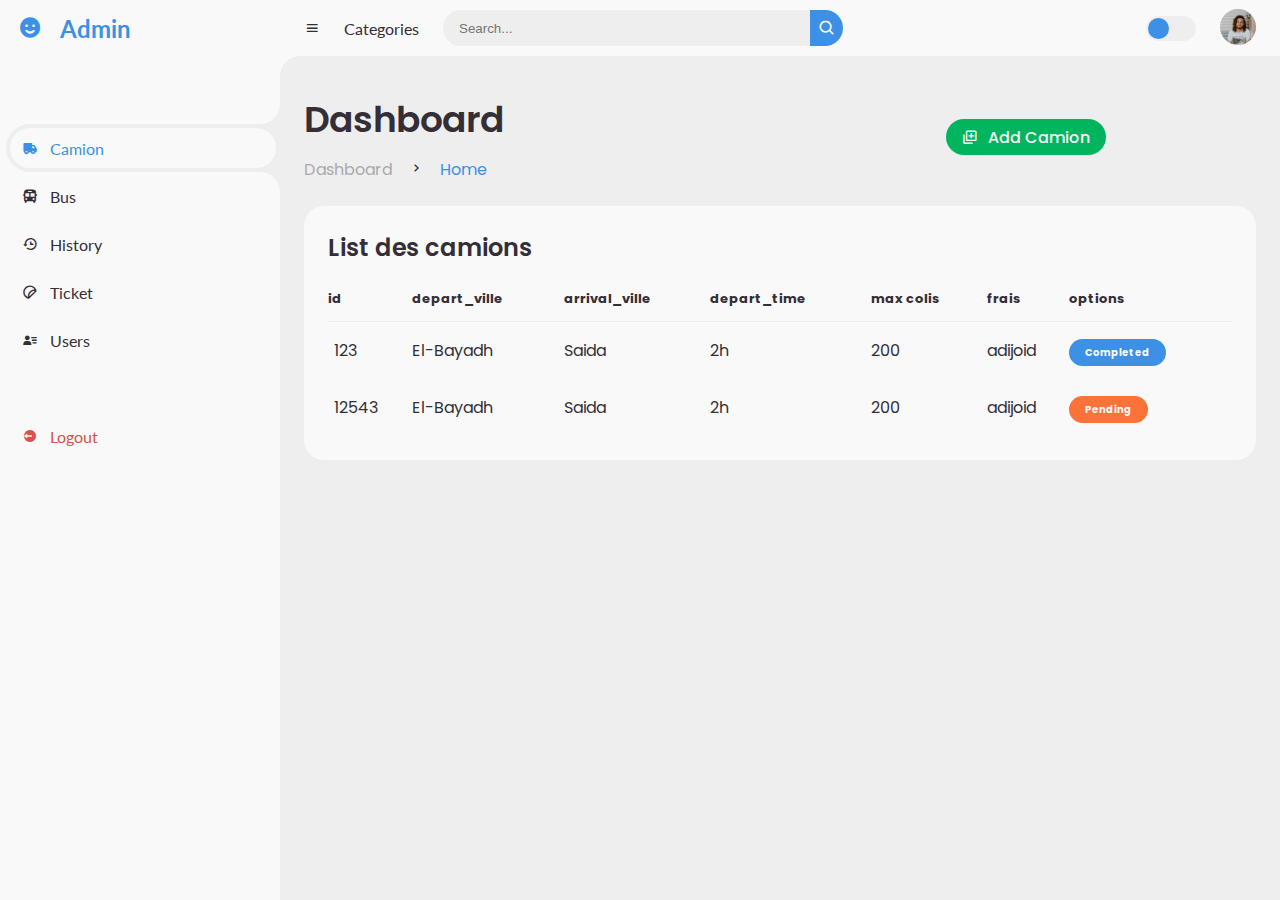
==== index.html @ 454e62de "first commit" ====
<!DOCTYPE html>
<html lang="en">
<head>
	<meta charset="UTF-8">
	<meta name="viewport" content="width=device-width, initial-scale=1.0">

	<!-- Boxicons -->
	<link href='https://unpkg.com/boxicons@2.0.9/css/boxicons.min.css' rel='stylesheet'>
	<!-- My CSS -->
	<link rel="stylesheet" href="style.css">

	<title>Admin</title>
</head>
<body>


	<!-- SIDEBAR -->
	<section id="sidebar">
		<a href="#" class="brand">
			<i class='bx bxs-smile'></i>
			<span class="text">Admin</span>
		</a>
		<ul class="side-menu top">
			<li class="active">
				<a href="index.html">
					<i class='bx bxs-truck'></i>
					<span class="text">Camion</span>
				</a>
			</li>
			<li>
				<a href="bus.html">
					<i class='bx bxs-bus' ></i>
					<span class="text">Bus</span>
				</a>
			</li>
			<li>
				<a href="historique.html">
					<i class='bx bx-history' ></i>
					<span class="text">History</span>
				</a>
			</li>
			<li>
				<a href="ticket.html">
					<i class='bx bx-sticker'></i>
					<span class="text">Ticket</span>
				</a>
			</li>
			<li>
				<a href="users.html">
					<i class='bx bxs-user-detail'></i>
					<span class="text">Users</span>
				</a>
			</li>
		</ul>
		<ul class="side-menu">
			
			<li>
				<a href="login.html" class="logout">
					<i class='bx bxs-log-out-circle' ></i>
					<span class="text">Logout</span>
				</a>
			</li>
		</ul>
	</section>
	<!-- SIDEBAR -->



	<!-- CONTENT -->
	<section id="content">
		<!-- NAVBAR -->
		<nav>
			<i class='bx bx-menu' ></i>
			<a href="#" class="nav-link">Categories</a>
			<form action="#">
				<div class="form-input">
					<input type="search" placeholder="Search...">
					<button type="submit" class="search-btn"><i class='bx bx-search' ></i></button>
				</div>
			</form>
			<input type="checkbox" id="switch-mode" hidden>
			<label for="switch-mode" class="switch-mode"></label>
			<a href="#" class="profile">
				<img src="img/people.png">
			</a>
		</nav>
		<!-- NAVBAR -->

		<!-- MAIN -->
		<main>
			<div class="head-title">
				<div class="left">
					<h1>Dashboard</h1>
					<ul class="breadcrumb">
						<li>
							<a href="#">Dashboard</a>
						</li>
						<li><i class='bx bx-chevron-right' ></i></li>
						<li>
							<a class="active" href="#">Home</a>
						</li>
					</ul>
				</div>
				<a href="addTruck.html" class="btn-download">
					<i class='bx bx-add-to-queue'></i>
					<span class="text">Add Camion</span>
				</a>
			</div>
				
			</div>

			<!-- <ul class="box-info">
				<li>
					<i class='bx bxs-calendar-check' ></i>
					<span class="text">
						<h3>1020</h3>
						<p>New Order</p>
					</span>
				</li>
				<li>
					<i class='bx bxs-group' ></i>
					<span class="text">
						<h3>2834</h3>
						<p>Visitors</p>
					</span>
				</li>
				<li>
					<i class='bx bxs-dollar-circle' ></i>
					<span class="text">
						<h3>$2543</h3>
						<p>Total Sales</p>
					</span>
				</li>
			</ul> -->


			<div class="table-data">
				<div class="order">
					<div class="head">
						<h3>List des camions</h3>
						<!-- <i class='bx bx-search' ></i>
						<i class='bx bx-filter' ></i> -->
					</div>
					<table>
						<thead>
							<tr>
								<th>id</th>
								<th>depart_ville</th>
								<th>arrival_ville</th>
								<th>depart_time</th>
								<th>max colis</th>
								<th>frais</th>
								<th>options</th>
							</tr>
						</thead>
						<tbody>
							<tr>
								<td>
									<p>123</p>
								</td>
								<td>El-Bayadh</td>
								<td>Saida</td>
								<td>2h</td>
								<td>200</td>
								<td>adijoid</td>
								<td><span class="status completed">Completed</span></td>
							</tr>
							<tr>
								<td>
									<p>12543</p>
								</td>
								<td>El-Bayadh</td>
								<td>Saida</td>
								<td>2h</td>
								<td>200</td>
								<td>adijoid</td>
								<td><span class="status pending">Pending</span></td>
							</tr>
							
							
						</tbody>
					</table>
				</div>
				<!-- <div class="todo">
					<div class="head">
						<h3>Todos</h3>
						<i class='bx bx-plus' ></i>
						<i class='bx bx-filter' ></i>
					</div>
					<ul class="todo-list">
						<li class="completed">
							<p>Todo List</p>
							<i class='bx bx-dots-vertical-rounded' ></i>
						</li>
						<li class="completed">
							<p>Todo List</p>
							<i class='bx bx-dots-vertical-rounded' ></i>
						</li>
						<li class="not-completed">
							<p>Todo List</p>
							<i class='bx bx-dots-vertical-rounded' ></i>
						</li>
						<li class="completed">
							<p>Todo List</p>
							<i class='bx bx-dots-vertical-rounded' ></i>
						</li>
						<li class="not-completed">
							<p>Todo List</p>
							<i class='bx bx-dots-vertical-rounded' ></i>
						</li>
					</ul>
				</div> -->
			</div>
		</main>
		<!-- MAIN -->
	</section>
	<!-- CONTENT -->
	

	<script src="script.js"></script>
</body>
</html>
---- style.css ----
@import url('https://fonts.googleapis.com/css2?family=Lato:wght@400;700&family=Poppins:wght@400;500;600;700&display=swap');

* {
	margin: 0;
	padding: 0;
	box-sizing: border-box;
}

a {
	text-decoration: none;
}

li {
	list-style: none;
}

:root {
	--poppins: 'Poppins', sans-serif;
	--lato: 'Lato', sans-serif;

	--light: #F9F9F9;
	--blue: #3C91E6;
	--light-blue: #CFE8FF;
	--grey: #eee;
	--dark-grey: #AAAAAA;
	--dark: #342E37;
	--red: #DB504A;
	--yellow: #FFCE26;
	--light-yellow: #FFF2C6;
	--orange: #FD7238;
	--light-orange: #FFE0D3;
}

html {
	overflow-x: hidden;
}

body.dark {
	--light: #0C0C1E;
	--grey: #060714;
	--dark: #FBFBFB;
}

body {
	background: var(--grey);
	overflow-x: hidden;
}





/* SIDEBAR */
#sidebar {
	position: fixed;
	top: 0;
	left: 0;
	width: 280px;
	height: 100%;
	background: var(--light);
	z-index: 2000;
	font-family: var(--lato);
	transition: .3s ease;
	overflow-x: hidden;
	scrollbar-width: none;
}
#sidebar::--webkit-scrollbar {
	display: none;
}
#sidebar.hide {
	width: 60px;
}
#sidebar .brand {
	font-size: 24px;
	font-weight: 700;
	height: 56px;
	display: flex;
	align-items: center;
	color: var(--blue);
	position: sticky;
	top: 0;
	left: 0;
	background: var(--light);
	z-index: 500;
	padding-bottom: 20px;
	box-sizing: content-box;
}
#sidebar .brand .bx {
	min-width: 60px;
	display: flex;
	justify-content: center;
}
#sidebar .side-menu {
	width: 100%;
	margin-top: 48px;
}
#sidebar .side-menu li {
	height: 48px;
	background: transparent;
	margin-left: 6px;
	border-radius: 48px 0 0 48px;
	padding: 4px;
}
#sidebar .side-menu li.active {
	background: var(--grey);
	position: relative;
}
#sidebar .side-menu li.active::before {
	content: '';
	position: absolute;
	width: 40px;
	height: 40px;
	border-radius: 50%;
	top: -40px;
	right: 0;
	box-shadow: 20px 20px 0 var(--grey);
	z-index: -1;
}
#sidebar .side-menu li.active::after {
	content: '';
	position: absolute;
	width: 40px;
	height: 40px;
	border-radius: 50%;
	bottom: -40px;
	right: 0;
	box-shadow: 20px -20px 0 var(--grey);
	z-index: -1;
}
#sidebar .side-menu li a {
	width: 100%;
	height: 100%;
	background: var(--light);
	display: flex;
	align-items: center;
	border-radius: 48px;
	font-size: 16px;
	color: var(--dark);
	white-space: nowrap;
	overflow-x: hidden;
}
#sidebar .side-menu.top li.active a {
	color: var(--blue);
}
#sidebar.hide .side-menu li a {
	width: calc(48px - (4px * 2));
	transition: width .3s ease;
}
#sidebar .side-menu li a.logout {
	color: var(--red);
}
#sidebar .side-menu.top li a:hover {
	color: var(--blue);
}
#sidebar .side-menu li a .bx {
	min-width: calc(60px  - ((4px + 6px) * 2));
	display: flex;
	justify-content: center;
}
/* SIDEBAR */





/* CONTENT */
#content {
	position: relative;
	width: calc(100% - 280px);
	left: 280px;
	transition: .3s ease;
}
#sidebar.hide ~ #content {
	width: calc(100% - 60px);
	left: 60px;
}




/* NAVBAR */
#content nav {
	height: 56px;
	background: var(--light);
	padding: 0 24px;
	display: flex;
	align-items: center;
	grid-gap: 24px;
	font-family: var(--lato);
	position: sticky;
	top: 0;
	left: 0;
	z-index: 1000;
}
#content nav::before {
	content: '';
	position: absolute;
	width: 40px;
	height: 40px;
	bottom: -40px;
	left: 0;
	border-radius: 50%;
	box-shadow: -20px -20px 0 var(--light);
}
#content nav a {
	color: var(--dark);
}
#content nav .bx.bx-menu {
	cursor: pointer;
	color: var(--dark);
}
#content nav .nav-link {
	font-size: 16px;
	transition: .3s ease;
}
#content nav .nav-link:hover {
	color: var(--blue);
}
#content nav form {
	max-width: 400px;
	width: 100%;
	margin-right: auto;
}
#content nav form .form-input {
	display: flex;
	align-items: center;
	height: 36px;
}
#content nav form .form-input input {
	flex-grow: 1;
	padding: 0 16px;
	height: 100%;
	border: none;
	background: var(--grey);
	border-radius: 36px 0 0 36px;
	outline: none;
	width: 100%;
	color: var(--dark);
}
#content nav form .form-input button {
	width: 36px;
	height: 100%;
	display: flex;
	justify-content: center;
	align-items: center;
	background: var(--blue);
	color: var(--light);
	font-size: 18px;
	border: none;
	outline: none;
	border-radius: 0 36px 36px 0;
	cursor: pointer;
}
#content nav .notification {
	font-size: 20px;
	position: relative;
}
#content nav .notification .num {
	position: absolute;
	top: -6px;
	right: -6px;
	width: 20px;
	height: 20px;
	border-radius: 50%;
	border: 2px solid var(--light);
	background: var(--red);
	color: var(--light);
	font-weight: 700;
	font-size: 12px;
	display: flex;
	justify-content: center;
	align-items: center;
}
#content nav .profile img {
	width: 36px;
	height: 36px;
	object-fit: cover;
	border-radius: 50%;
}
#content nav .switch-mode {
	display: block;
	min-width: 50px;
	height: 25px;
	border-radius: 25px;
	background: var(--grey);
	cursor: pointer;
	position: relative;
}
#content nav .switch-mode::before {
	content: '';
	position: absolute;
	top: 2px;
	left: 2px;
	bottom: 2px;
	width: calc(25px - 4px);
	background: var(--blue);
	border-radius: 50%;
	transition: all .3s ease;
}
#content nav #switch-mode:checked + .switch-mode::before {
	left: calc(100% - (25px - 4px) - 2px);
}
/* NAVBAR */





/* MAIN */
#content main {
	width: 100%;
	padding: 36px 24px;
	font-family: var(--poppins);
	max-height: calc(100vh - 56px);
	overflow-y: auto;
}
#content main .head-title {
	display: flex;
	align-items: center;
	justify-content: space-between;
	grid-gap: 16px;
	flex-wrap: wrap;
}
#content main .head-title .left h1 {
	font-size: 36px;
	font-weight: 600;
	margin-bottom: 10px;
	color: var(--dark);
}
#content main .head-title .left .breadcrumb {
	display: flex;
	align-items: center;
	grid-gap: 16px;
}
#content main .head-title .left .breadcrumb li {
	color: var(--dark);
}
#content main .head-title .left .breadcrumb li a {
	color: var(--dark-grey);
	pointer-events: none;
}
#content main .head-title .left .breadcrumb li a.active {
	color: var(--blue);
	pointer-events: unset;
}
#content main .head-title .btn-download {
	margin: 0 150px;
	height: 36px;
	padding: 0 16px;
	border-radius: 36px;
	background: #00B55E;
	color: var(--light);
	display: flex;
	justify-content: center;
	align-items: center;
	grid-gap: 10px;
	font-weight: 500;
}




#content main .box-info {
	display: grid;
	grid-template-columns: repeat(auto-fit, minmax(240px, 1fr));
	grid-gap: 24px;
	margin-top: 36px;
}
#content main .box-info li {
	padding: 24px;
	background: var(--light);
	border-radius: 20px;
	display: flex;
	align-items: center;
	grid-gap: 24px;
}
#content main .box-info li .bx {
	width: 80px;
	height: 80px;
	border-radius: 10px;
	font-size: 36px;
	display: flex;
	justify-content: center;
	align-items: center;
}
#content main .box-info li:nth-child(1) .bx {
	background: var(--light-blue);
	color: var(--blue);
}
#content main .box-info li:nth-child(2) .bx {
	background: var(--light-yellow);
	color: var(--yellow);
}
#content main .box-info li:nth-child(3) .bx {
	background: var(--light-orange);
	color: var(--orange);
}
#content main .box-info li .text h3 {
	font-size: 24px;
	font-weight: 600;
	color: var(--dark);
}
#content main .box-info li .text p {
	color: var(--dark);	
}





#content main .table-data {
	display: flex;
	flex-wrap: wrap;
	grid-gap: 24px;
	margin-top: 24px;
	width: 100%;
	color: var(--dark);
}
#content main .table-data > div {
	border-radius: 20px;
	background: var(--light);
	padding: 24px;
	overflow-x: auto;
}
#content main .table-data .head {
	display: flex;
	align-items: center;
	grid-gap: 16px;
	margin-bottom: 24px;
}
#content main .table-data .head h3 {
	margin-right: auto;
	font-size: 24px;
	font-weight: 600;
}
#content main .table-data .head .bx {
	cursor: pointer;
}

#content main .table-data .order {
	flex-grow: 1;
	flex-basis: 500px;
}
#content main .table-data .order table {
	width: 100%;
	border-collapse: collapse;
}
#content main .table-data .order table th {
	padding-bottom: 12px;
	font-size: 13px;
	text-align: left;
	border-bottom: 1px solid var(--grey);
}
#content main .table-data .order table td {
	padding: 16px 0;
}
#content main .table-data .order table tr td:first-child {
	display: flex;
	align-items: center;
	grid-gap: 12px;
	padding-left: 6px;
}
#content main .table-data .order table td img {
	width: 36px;
	height: 36px;
	border-radius: 50%;
	object-fit: cover;
}
#content main .table-data .order table tbody tr:hover {
	background: var(--grey);
}
#content main .table-data .order table tr td .status {
	font-size: 10px;
	padding: 6px 16px;
	color: var(--light);
	border-radius: 20px;
	font-weight: 700;
}
#content main .table-data .order table tr td .status.completed {
	background: var(--blue);
}
#content main .table-data .order table tr td .status.process {
	background: var(--yellow);
}
#content main .table-data .order table tr td .status.pending {
	background: var(--orange);
}


#content main .table-data .todo {
	flex-grow: 1;
	flex-basis: 300px;
}
#content main .table-data .todo .todo-list {
	width: 100%;
}
#content main .table-data .todo .todo-list li {
	width: 100%;
	margin-bottom: 16px;
	background: var(--grey);
	border-radius: 10px;
	padding: 14px 20px;
	display: flex;
	justify-content: space-between;
	align-items: center;
}
#content main .table-data .todo .todo-list li .bx {
	cursor: pointer;
}
#content main .table-data .todo .todo-list li.completed {
	border-left: 10px solid var(--blue);
}
#content main .table-data .todo .todo-list li.not-completed {
	border-left: 10px solid var(--orange);
}
#content main .table-data .todo .todo-list li:last-child {
	margin-bottom: 0;
}
/* MAIN */
/* CONTENT */









@media screen and (max-width: 768px) {
	#sidebar {
		width: 200px;
	}

	#content {
		width: calc(100% - 60px);
		left: 200px;
	}

	#content nav .nav-link {
		display: none;
	}
}






@media screen and (max-width: 576px) {
	#content nav form .form-input input {
		display: none;
	}

	#content nav form .form-input button {
		width: auto;
		height: auto;
		background: transparent;
		border-radius: none;
		color: var(--dark);
	}

	#content nav form.show .form-input input {
		display: block;
		width: 100%;
	}
	#content nav form.show .form-input button {
		width: 36px;
		height: 100%;
		border-radius: 0 36px 36px 0;
		color: var(--light);
		background: var(--red);
	}

	#content nav form.show ~ .notification,
	#content nav form.show ~ .profile {
		display: none;
	}

	#content main .box-info {
		grid-template-columns: 1fr;
	}

	#content main .table-data .head {
		min-width: 420px;
	}
	#content main .table-data .order table {
		min-width: 420px;
	}
	#content main .table-data .todo .todo-list {
		min-width: 420px;
	}
}

.input-btn{
	border: 1px solid #e6e6e6;
	border-radius: 2px;
	width: 280px;
	height: 55px;
}

.heading-text{
	margin-top:-30px;
}

.select-menu{
	width: 280px;
    margin: 30px auto 20px auto;
}
.txt-btn{
	font-size: 18px;
}

.buttons{
	width: 280px;
	margin: 10px auto 0 auto;
}

.buttons .btn-add{
	display: flex;
    height: 35px;
    background: #00B55E;
    padding: 20px;
    font-size: 18px;
    font-weight: 400;
    border-radius: 8px;
    align-items: center;
    cursor: pointer;
    justify-content: space-between;
    box-shadow: 0 0 5px rgba(0,0,0,0.1);
}
.icon-clr{
	color: #F2F2F2;
	margin-right: -10px;
}

.text-btn{
	color: #F2F2F2;
	margin: 0 auto;
}
.select-menu .select-btn{
    display: flex;
    height: 35px;
    background: #fff;
    padding: 20px;
    font-size: 18px;
    font-weight: 400;
    border-radius: 8px;
    align-items: center;
    cursor: pointer;
    justify-content: space-between;
    box-shadow: 0 0 5px rgba(0,0,0,0.1);
}
.select-btn i{
    font-size: 25px;
    transition: 0.3s;
}
.select-menu.active .select-btn i{
    transform: rotate(-180deg);
}
.select-menu .options{
    position: relative;
    padding: 20px;
    margin-top: 10px;
    border-radius: 8px;
    background: #fff;
    box-shadow: 0 0 3px rgba(0,0,0,0.1);
    display: none;
}
.select-menu.active .options{
    display: block;
}
.options .option{
    display: flex;
    height: 55px;
    cursor: pointer;
    padding: 0 16px;
    border-radius: 8px;
    align-items: center;
    background: #fff;
}
.options .option:hover{
    background: #F2F2F2;
}
.option i{
    font-size: 25px;
    margin-right: 12px;
}
.option .option-text{
    font-size: 18px;
    color: #333;
}
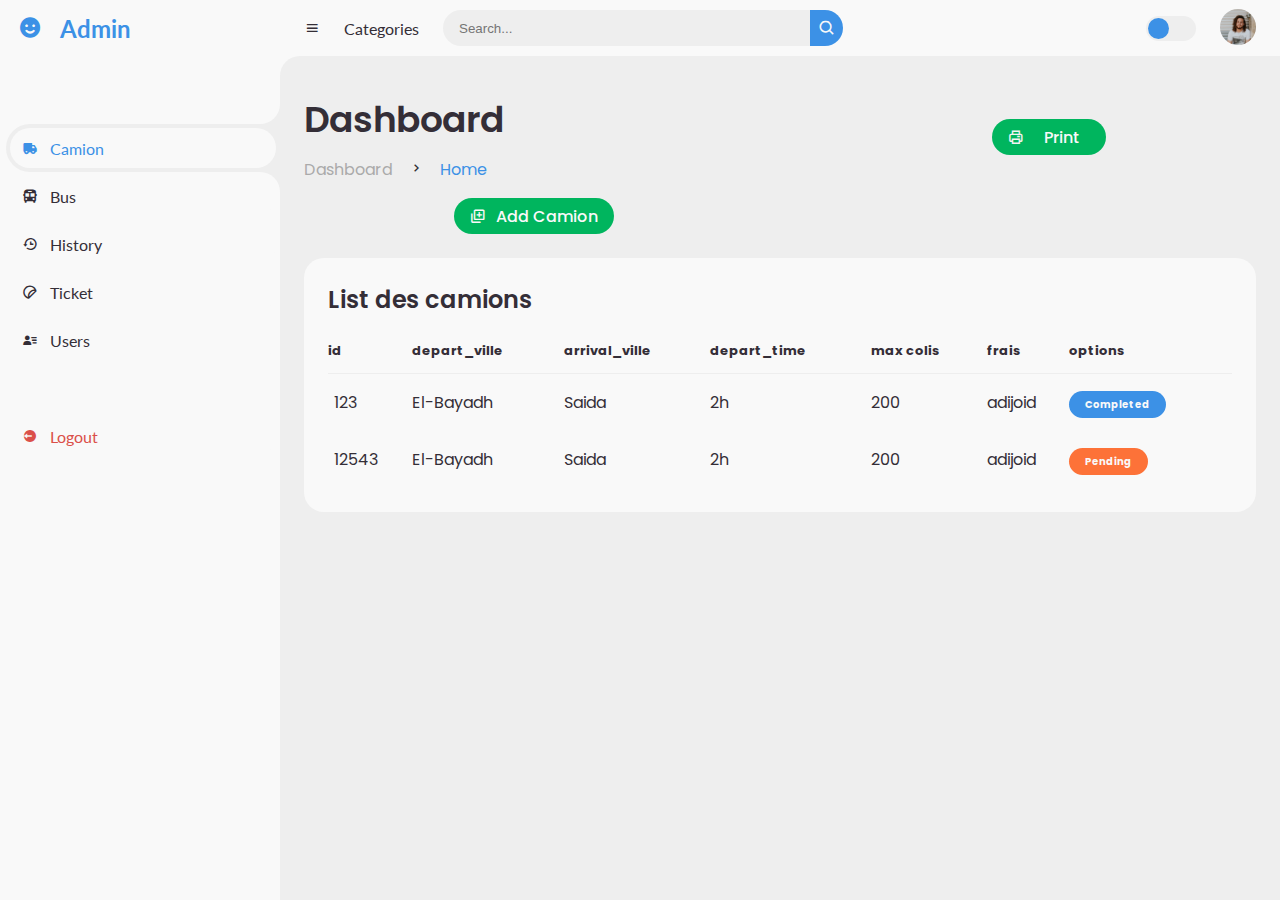
==== commit 9abdf07f: "btn" ====
--- a/index.html
+++ b/index.html
@@ -101,6 +101,10 @@
 						</li>
 					</ul>
 				</div>
+				<a href="" class="btn-download">
+					<i class='bx bx-printer icon-clr' style="margin-right: 10px;"></i>
+					<span class="text" style="margin-right: 10px;">Print</span>
+				</a>
 				<a href="addTruck.html" class="btn-download">
 					<i class='bx bx-add-to-queue'></i>
 					<span class="text">Add Camion</span>
